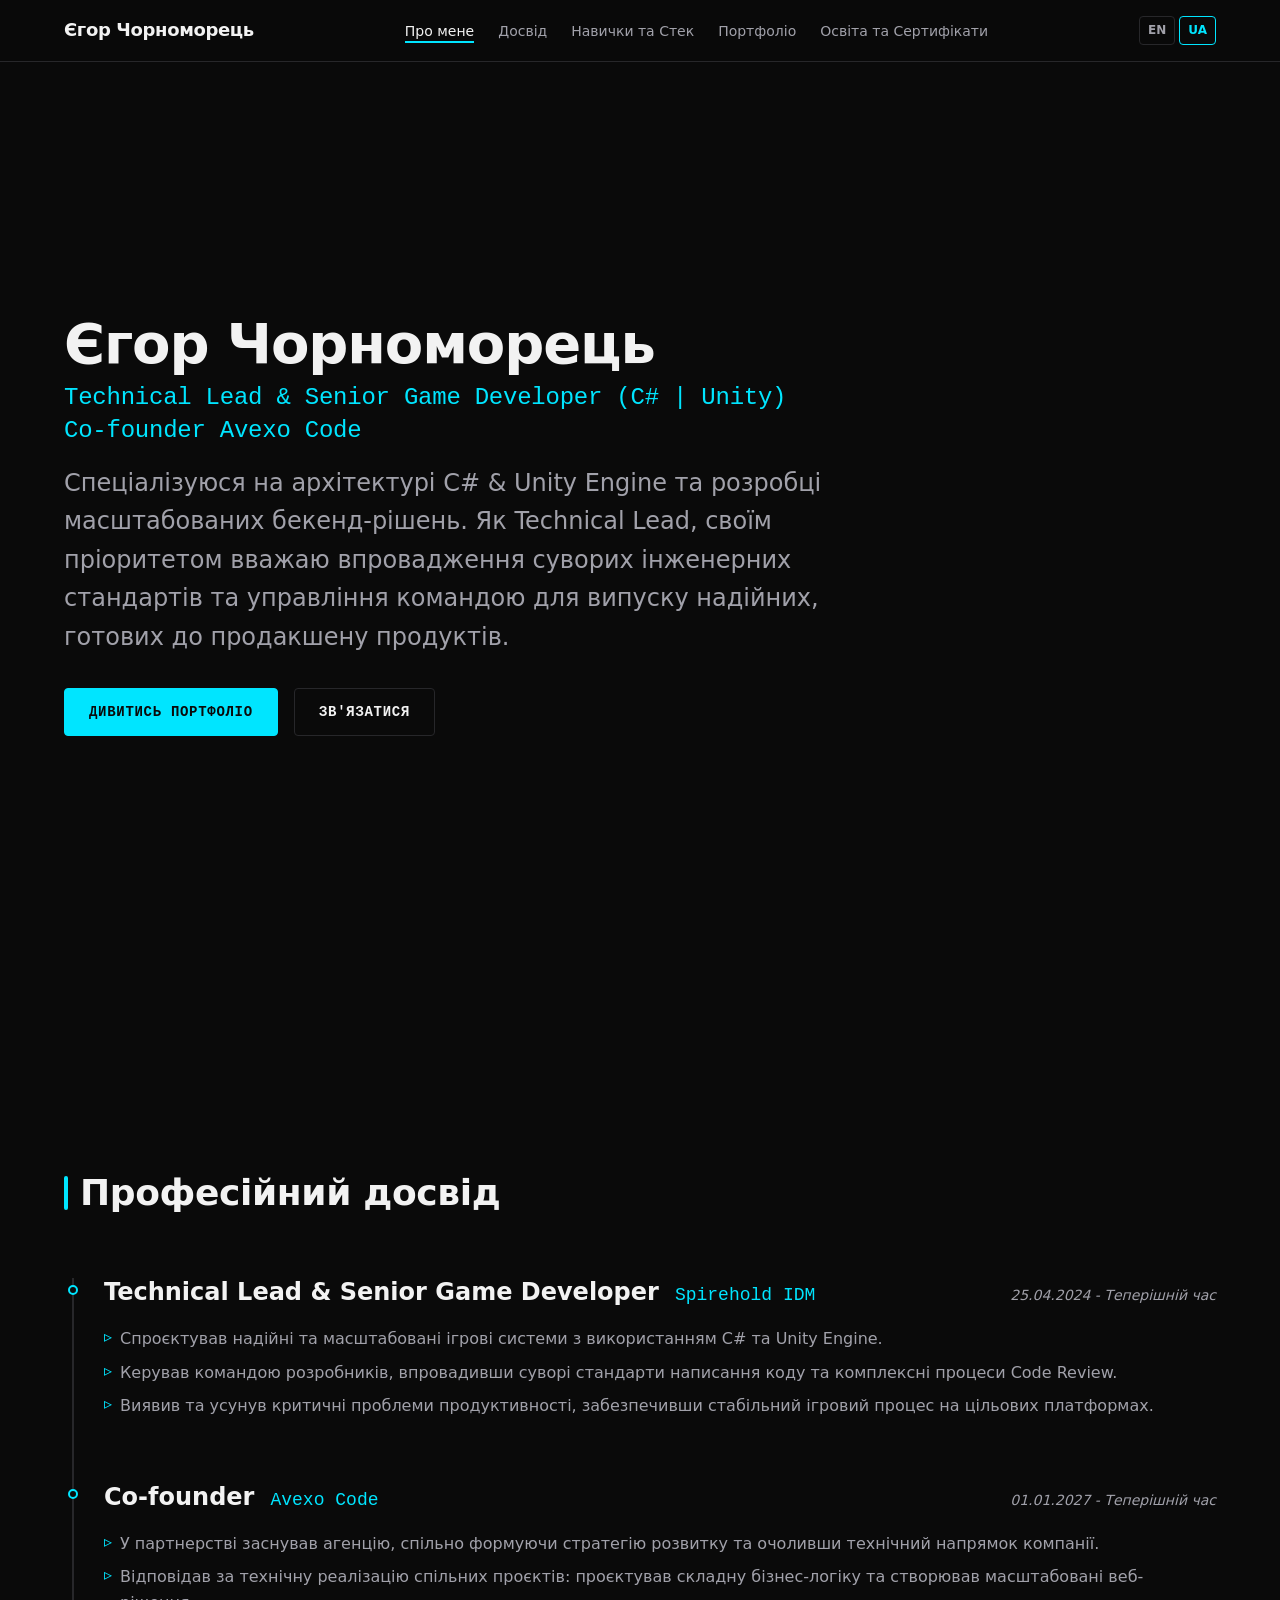
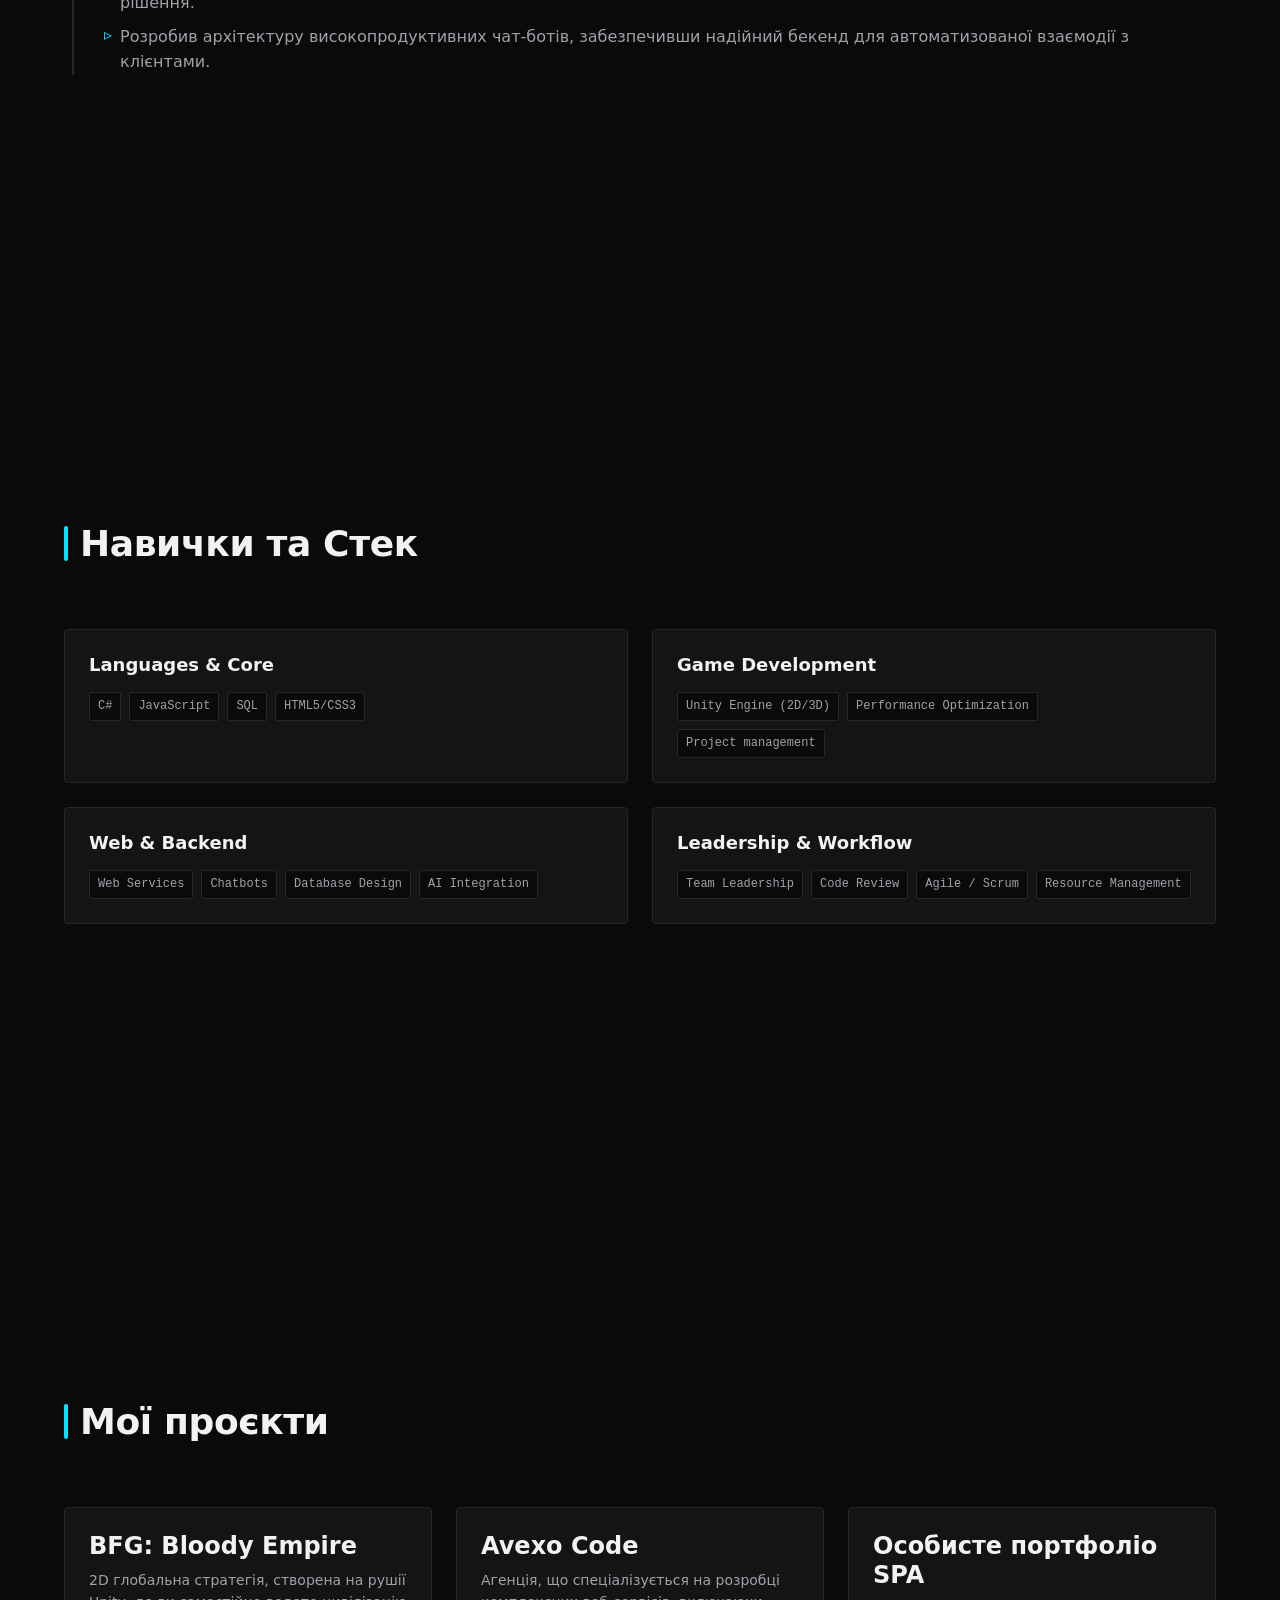
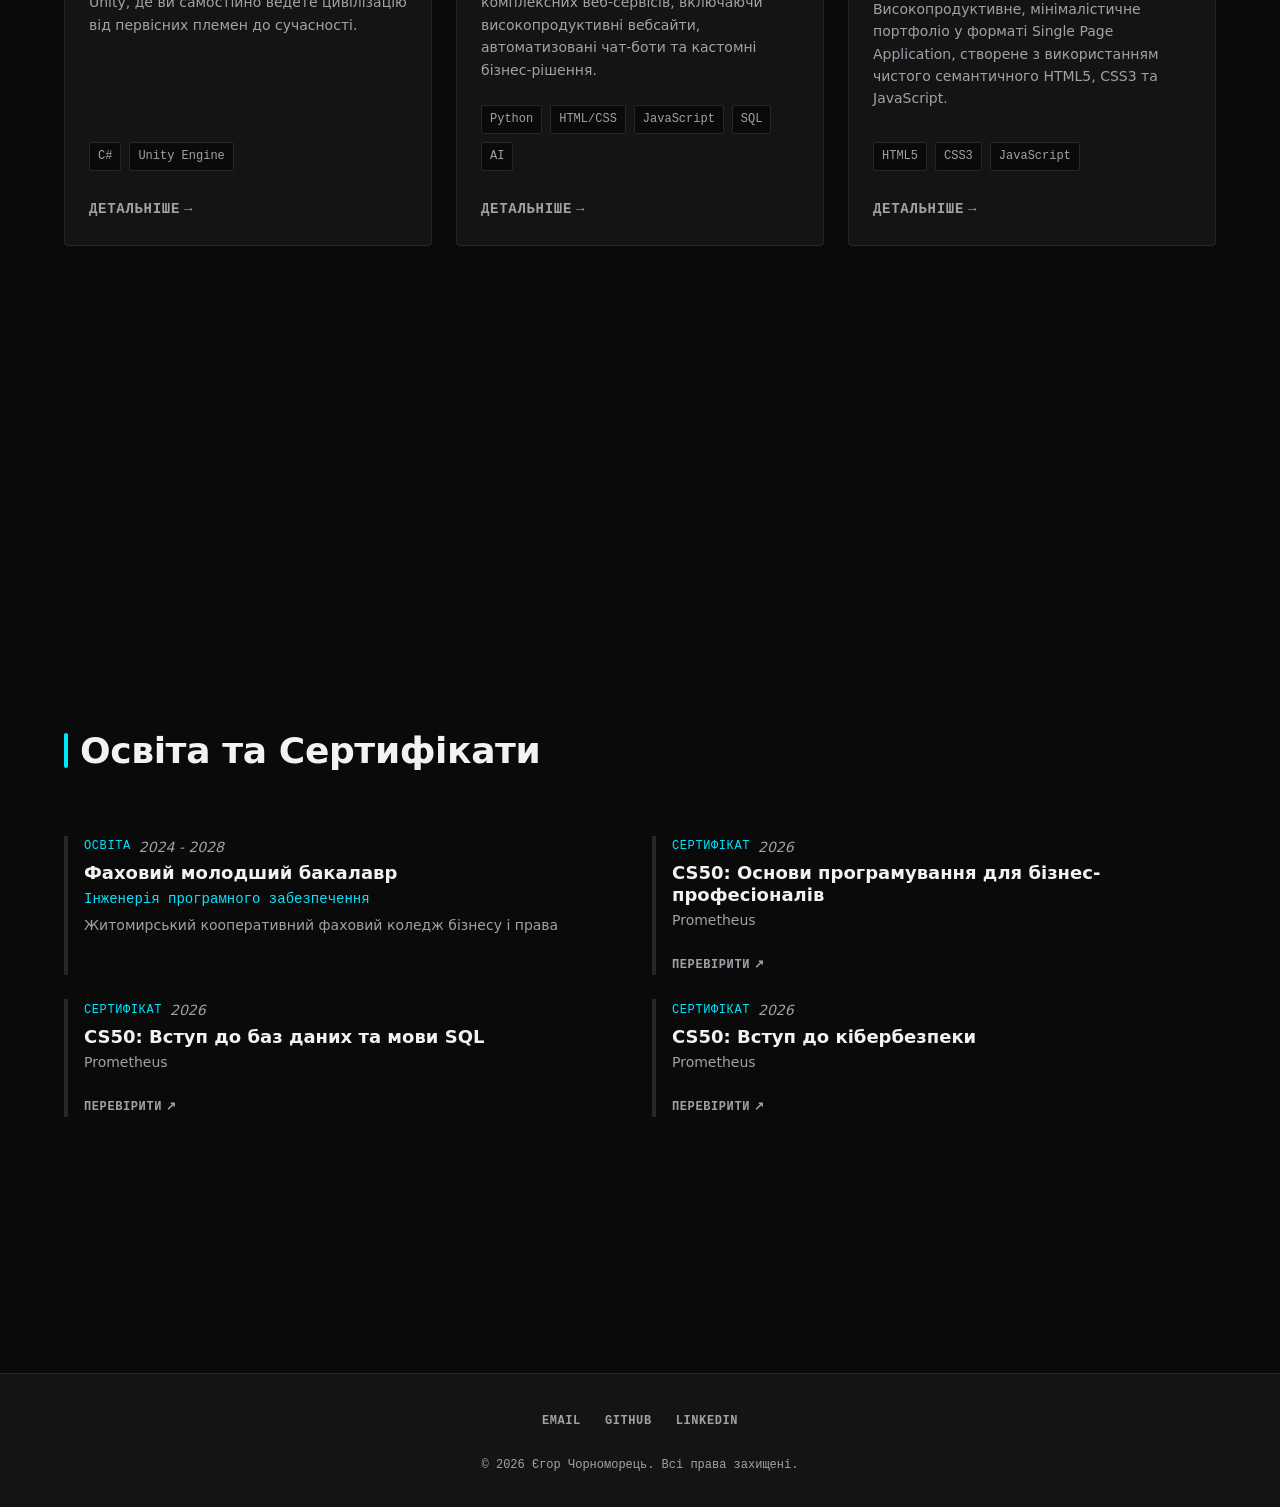
==== ua/index.html @ 535f34a0 "Release Commit Release Commit(added Ukrainian localization in ua/index.html and fixed minor issues)" ====
<!DOCTYPE html>
<html lang="uk">
<head>
    <meta charset="UTF-8">
    <meta name="viewport" content="width=device-width, initial-scale=1.0">
    <meta name="description" content="Особисте портфоліо та інтерактивне резюме Єгора Чорноморця, Technical Lead & Senior Game Developer (C# | Unity) у Spirehold IDM та Co-founder Avexo Code.">
    <title>Єгор Чорноморець | Technical Lead & Senior Game Developer (C# | Unity)</title>
    <link rel="stylesheet" href="../assets/css/main.css">
    <link rel="stylesheet" href="../assets/css/layout.css">
    <script src="../assets/js/app.js" defer></script>
</head>
<body class="page">
    <header class="header">
        <div class="header__container">
            <a href="#" class="header__logo" aria-label="На головну">Єгор Чорноморець</a>
            <nav class="header__nav nav" aria-label="Головна навігація">
                <ul class="nav__list">
                    <li class="nav__item">
                        <a href="#about" class="nav__link">Про мене</a>
                    </li>
                    <li class="nav__item">
                        <a href="#experience" class="nav__link">Досвід</a>
                    </li>
                    <li class="nav__item">
                        <a href="#skills" class="nav__link">Навички та Стек</a>
                    </li>
                    <li class="nav__item">
                        <a href="#portfolio" class="nav__link">Портфоліо</a>
                    </li>
                    <li class="nav__item">
                        <a href="#certificates" class="nav__link">Освіта та Сертифікати</a>
                    </li>
                </ul>
            </nav>
            <div class="header__lang lang-switcher">
                <a href="/" class="lang-switcher__link" aria-label="English version">EN</a>
                <a href="/ua/" class="lang-switcher__link is-active" aria-label="Українська версія">UA</a>
            </div>
        </div>
    </header>

    <main class="main">
        <section id="about" class="section section--about">
            <div class="section__container">
                <div class="hero">
                    <h1 class="hero__title">Єгор Чорноморець</h1>
                    <h2 class="hero__subtitle">
                        Technical Lead & Senior Game Developer (C# | Unity)<br>
                        Co-founder Avexo Code
                    </h2>
                    <p class="hero__description">Спеціалізуюся на архітектурі C# & Unity Engine та розробці масштабованих бекенд-рішень. Як Technical Lead, своїм пріоритетом вважаю впровадження суворих інженерних стандартів та управління командою для випуску надійних, готових до продакшену продуктів.</p>
                    <div class="hero__actions">
                        <a href="#portfolio" class="button button--primary">Дивитись Портфоліо</a>
                        <a href="mailto:yehor.personal.work@gmail.com" class="button button--secondary">Зв'язатися</a>
                    </div>
                </div>
            </div>
        </section>

        <section id="experience" class="section section--experience">
            <div class="section__container">
                <h2 class="section-title">Професійний досвід</h2>
                <div class="timeline">
                    <article class="timeline__item">
                        <header class="timeline__header">
                            <h3 class="timeline__title">Technical Lead & Senior Game Developer</h3>
                            <span class="timeline__company">Spirehold IDM</span>
                            <time class="timeline__date">25.04.2024 - Теперішній час</time>
                        </header>
                        <ul class="timeline__list">
                            <li class="timeline__list-item">Спроєктував надійні та масштабовані ігрові системи з використанням C# та Unity Engine.</li>
                            <li class="timeline__list-item">Керував командою розробників, впровадивши суворі стандарти написання коду та комплексні процеси Code Review.</li>
                            <li class="timeline__list-item">Виявив та усунув критичні проблеми продуктивності, забезпечивши стабільний ігровий процес на цільових платформах.</li>
                        </ul>
                    </article>
                    <article class="timeline__item">
                        <header class="timeline__header">
                            <h3 class="timeline__title">Co-founder</h3>
                            <span class="timeline__company">Avexo Code</span>
                            <time class="timeline__date">01.01.2027 - Теперішній час</time>
                        </header>
                        <ul class="timeline__list">
                            <li class="timeline__list-item">У партнерстві заснував агенцію, спільно формуючи стратегію розвитку та очоливши технічний напрямок компанії.</li>
                            <li class="timeline__list-item">Відповідав за технічну реалізацію спільних проєктів: проєктував складну бізнес-логіку та створював масштабовані веб-рішення.</li>
                            <li class="timeline__list-item">Розробив архітектуру високопродуктивних чат-ботів, забезпечивши надійний бекенд для автоматизованої взаємодії з клієнтами.</li>
                        </ul>
                    </article>
                </div>
            </div>
        </section>

        <section id="skills" class="section section--skills">
            <div class="section__container">
                <h2 class="section-title">Навички та Стек</h2>
                <div class="skills-grid">
                    <article class="skill-card">
                        <h3 class="skill-card__title">Languages & Core</h3>
                        <ul class="skill-card__tags">
                            <li class="skill-card__tag">C#</li>
                            <li class="skill-card__tag">JavaScript</li>
                            <li class="skill-card__tag">SQL</li>
                            <li class="skill-card__tag">HTML5/CSS3</li>
                        </ul>
                    </article>
                    <article class="skill-card">
                        <h3 class="skill-card__title">Game Development</h3>
                        <ul class="skill-card__tags">
                            <li class="skill-card__tag">Unity Engine (2D/3D)</li>
                            <li class="skill-card__tag">Performance Optimization</li>
                            <li class="skill-card__tag">Project management</li>
                        </ul>
                    </article>
                    <article class="skill-card">
                        <h3 class="skill-card__title">Web & Backend</h3>
                        <ul class="skill-card__tags">
                            <li class="skill-card__tag">Web Services</li>
                            <li class="skill-card__tag">Chatbots</li>
                            <li class="skill-card__tag">Database Design</li>
                            <li class="skill-card__tag">AI Integration</li>
                        </ul>
                    </article>
                    <article class="skill-card">
                        <h3 class="skill-card__title">Leadership & Workflow</h3>
                        <ul class="skill-card__tags">
                            <li class="skill-card__tag">Team Leadership</li>
                            <li class="skill-card__tag">Code Review</li>
                            <li class="skill-card__tag">Agile / Scrum</li>
                            <li class="skill-card__tag">Resource Management</li>
                        </ul>
                    </article>
                </div>
            </div>
        </section>

        <section id="portfolio" class="section section--portfolio">
            <div class="section__container">
                <h2 class="section-title">Мої проєкти</h2>
                <div class="portfolio-grid">
                    <article class="project-card">
                        <h3 class="project-card__title">BFG: Bloody Empire</h3>
                        <p class="project-card__description">2D глобальна стратегія, створена на рушії Unity, де ви самостійно ведете цивілізацію від первісних племен до сучасності.</p>
                        <ul class="project-card__tags">
                            <li class="project-card__tag">C#</li>
                            <li class="project-card__tag">Unity Engine</li>
                        </ul>
                        <div class="project-card__links">
                            <a href="#" class="project-card__link">Детальніше</a>
                        </div>
                    </article>
                    <article class="project-card">
                        <h3 class="project-card__title">Avexo Code</h3>
                        <p class="project-card__description">Агенція, що спеціалізується на розробці комплексних веб-сервісів, включаючи високопродуктивні вебсайти, автоматизовані чат-боти та кастомні бізнес-рішення.</p>
                        <ul class="project-card__tags">
                            <li class="project-card__tag">Python</li>
                            <li class="project-card__tag">HTML/CSS</li>
                            <li class="project-card__tag">JavaScript</li>
                            <li class="project-card__tag">SQL</li>
                            <li class="project-card__tag">AI</li>
                        </ul>
                        <div class="project-card__links">
                            <a href="#" class="project-card__link">Детальніше</a>
                        </div>
                    </article>
                    <article class="project-card">
                        <h3 class="project-card__title">Особисте портфоліо SPA</h3>
                        <p class="project-card__description">Високопродуктивне, мінімалістичне портфоліо у форматі Single Page Application, створене з використанням чистого семантичного HTML5, CSS3 та JavaScript.</p>
                        <ul class="project-card__tags">
                            <li class="project-card__tag">HTML5</li>
                            <li class="project-card__tag">CSS3</li>
                            <li class="project-card__tag">JavaScript</li>
                        </ul>
                        <div class="project-card__links">
                            <a href="#" class="project-card__link">Детальніше</a>
                        </div>
                    </article>
                </div>
            </div>
        </section>

        <section id="certificates" class="section section--certificates">
            <div class="section__container">
                <h2 class="section-title">Освіта та Сертифікати</h2>
                <div class="edu-grid">
                    <article class="edu-item">
                        <div class="edu-item__meta">
                            <span class="edu-item__type">Освіта</span>
                            <time class="edu-item__date">2024 - 2028</time>
                        </div>
                        <div class="edu-item__content">
                            <h3 class="edu-item__title">Фаховий молодший бакалавр</h3>
                            <span class="edu-item__specialty">Інженерія програмного забезпечення</span>
                            <p class="edu-item__issuer">Житомирський кооперативний фаховий коледж бізнесу і права</p>
                        </div>
                    </article>

                    <article class="edu-item">
                        <div class="edu-item__meta">
                            <span class="edu-item__type">Сертифікат</span>
                            <time class="edu-item__date">2026</time>
                        </div>
                        <div class="edu-item__content">
                            <h3 class="edu-item__title">CS50: Основи програмування для бізнес-професіоналів</h3>
                            <p class="edu-item__issuer">Prometheus</p>
                            <a href="https://certs.prometheus.org.ua/cert/a83e33aa41ab43c996cd6b8449447544" target="_blank" rel="noopener noreferrer" class="edu-item__link">Перевірити</a>
                        </div>
                    </article>

                    <article class="edu-item">
                        <div class="edu-item__meta">
                            <span class="edu-item__type">Сертифікат</span>
                            <time class="edu-item__date">2026</time>
                        </div>
                        <div class="edu-item__content">
                            <h3 class="edu-item__title">CS50: Вступ до баз даних та мови SQL</h3>
                            <p class="edu-item__issuer">Prometheus</p>
                            <a href="https://certs.prometheus.org.ua/cert/cc854e6fa4d648018ada371a29d35f56" target="_blank" rel="noopener noreferrer" class="edu-item__link">Перевірити</a>
                        </div>
                    </article>

                    <article class="edu-item">
                        <div class="edu-item__meta">
                            <span class="edu-item__type">Сертифікат</span>
                            <time class="edu-item__date">2026</time>
                        </div>
                        <div class="edu-item__content">
                            <h3 class="edu-item__title">CS50: Вступ до кібербезпеки</h3>
                            <p class="edu-item__issuer">Prometheus</p>
                            <a href="https://certs.prometheus.org.ua/cert/ce2f8d2b2a534865860c3b58598f7688" target="_blank" rel="noopener noreferrer" class="edu-item__link">Перевірити</a>
                        </div>
                    </article>
                </div>
            </div>
        </section>
    </main>

    <footer class="footer">
        <div class="footer__container">
            <ul class="footer__social social">
                <li class="social__item">
                    <a href="mailto:yehor.personal.work@gmail.com" class="social__link" aria-label="Надіслати email">Email</a>
                </li>
                <li class="social__item">
                    <a href="https://github.com/0-Mariortizz-0" class="social__link" target="_blank" rel="noopener noreferrer" aria-label="Відвідати профіль GitHub">GitHub</a>
                </li>
                <li class="social__item">
                    <a href="https://www.linkedin.com/in/yco/" class="social__link" target="_blank" rel="noopener noreferrer" aria-label="Відвідати профіль LinkedIn">LinkedIn</a>
                </li>
            </ul>
            <p class="footer__copyright">© 2026 Єгор Чорноморець. Всі права захищені.</p>
        </div>
    </footer>
</body>
</html>
---- assets/css/main.css ----
@font-face {
    font-display: swap;
    font-family: 'Inter';
    font-style: normal;
    font-weight: 400;
    src: url('../fonts/inter-v20-latin-regular.woff2') format('woff2');
}

@font-face {
    font-display: swap;
    font-family: 'Inter';
    font-style: italic;
    font-weight: 400;
    src: url('../fonts/inter-v20-latin-italic.woff2') format('woff2');
}

@font-face {
    font-display: swap;
    font-family: 'Inter';
    font-style: normal;
    font-weight: 500;
    src: url('../fonts/inter-v20-latin-500.woff2') format('woff2');
}

@font-face {
    font-display: swap;
    font-family: 'Inter';
    font-style: normal;
    font-weight: 700;
    src: url('../fonts/inter-v20-latin-700.woff2') format('woff2');
}

:root {
    --color-bg-base: #0a0a0a;
    --color-bg-surface: #141414;
    --color-text-primary: #f2f2f2;
    --color-text-secondary: #a1a1aa;
    --color-accent: #00e5ff;
    --color-accent-hover: #00b3cc;
    --color-border: #27272a;
    --font-family-base: 'Inter', system-ui, -apple-system, BlinkMacSystemFont, 'Segoe UI', Roboto, Oxygen, Ubuntu, Cantarell, 'Open Sans', 'Helvetica Neue', sans-serif;
    --font-family-mono: 'JetBrains Mono', 'Fira Code', Consolas, Monaco, 'Andale Mono', 'Ubuntu Mono', monospace;
    --font-size-xs: 0.75rem;
    --font-size-sm: 0.875rem;
    --font-size-base: 1rem;
    --font-size-md: 1.125rem;
    --font-size-lg: 1.5rem;
    --font-size-xl: 2.25rem;
    --font-size-xxl: 3.5rem;
    --font-weight-regular: 400;
    --font-weight-medium: 500;
    --font-weight-bold: 700;
    --line-height-body: 1.6;
    --line-height-heading: 1.2;
    --space-xs: 0.25rem;
    --space-sm: 0.5rem;
    --space-md: 1rem;
    --space-lg: 1.5rem;
    --space-xl: 2rem;
    --space-xxl: 4rem;
    --space-section: 8rem;
    --transition-fast: 0.15s cubic-bezier(0.16, 1, 0.3, 1);
    --transition-smooth: 0.3s cubic-bezier(0.4, 0, 0.2, 1);
}

*,
*::before,
*::after {
    box-sizing: border-box;
    margin: 0;
    padding: 0;
}

html {
    scroll-behavior: smooth;
    font-size: 100%;
    -webkit-text-size-adjust: 100%;
}

body {
    background-color: var(--color-bg-base);
    color: var(--color-text-primary);
    font-family: var(--font-family-base);
    font-size: var(--font-size-base);
    line-height: var(--line-height-body);
    font-weight: var(--font-weight-regular);
    -webkit-font-smoothing: antialiased;
    -moz-osx-font-smoothing: grayscale;
    text-rendering: optimizeLegibility;
}

img,
picture,
video,
canvas,
svg {
    display: block;
    max-width: 100%;
    height: auto;
}

input,
button,
textarea,
select {
    font: inherit;
    color: inherit;
    background: none;
    border: none;
}

ul,
ol {
    list-style: none;
}

a {
    text-decoration: none;
    color: inherit;
    transition: color var(--transition-fast);
}

h1,
h2,
h3,
h4,
h5,
h6 {
    color: var(--color-text-primary);
    font-weight: var(--font-weight-bold);
    line-height: var(--line-height-heading);
    overflow-wrap: break-word;
}

h1 {
    font-size: var(--font-size-xxl);
    letter-spacing: -0.02em;
}

h2 {
    font-size: var(--font-size-xl);
    letter-spacing: -0.01em;
}

h3 {
    font-size: var(--font-size-lg);
}

p {
    color: var(--color-text-secondary);
    margin-bottom: var(--space-md);
    max-width: 65ch;
}

    p:last-child {
        margin-bottom: 0;
    }

a.text-link {
    color: var(--color-accent);
    position: relative;
}

    a.text-link:hover,
    a.text-link:focus-visible {
        color: var(--color-accent-hover);
    }

::selection {
    background-color: var(--color-accent);
    color: var(--color-bg-base);
}
---- assets/css/layout.css ----
.header {
    position: fixed;
    top: 0;
    left: 0;
    width: 100%;
    z-index: 1000;
    background-color: rgba(10, 10, 10, 0.85);
    backdrop-filter: blur(12px);
    -webkit-backdrop-filter: blur(12px);
    border-bottom: 1px solid var(--color-border);
}

.header__container {
    display: flex;
    align-items: center;
    justify-content: space-between;
    flex-wrap: wrap;
    gap: var(--space-md);
    width: 100%;
    max-width: 1200px;
    margin: 0 auto;
    padding: var(--space-md);
}

.header__logo {
    font-weight: var(--font-weight-bold);
    font-size: var(--font-size-md);
    color: var(--color-text-primary);
    letter-spacing: -0.02em;
    white-space: nowrap;
}

.nav {
    order: 3;
    width: 100%;
    overflow-x: auto;
}

.nav__list {
    display: flex;
    align-items: center;
    gap: var(--space-md);
}

.nav__link {
    font-size: var(--font-size-sm);
    font-weight: var(--font-weight-medium);
    color: var(--color-text-secondary);
    position: relative;
    padding: var(--space-xs) 0;
    white-space: nowrap;
}

    .nav__link::after {
        content: '';
        position: absolute;
        bottom: 0;
        left: 0;
        width: 100%;
        height: 2px;
        background-color: var(--color-accent);
        transform: scaleX(0);
        transform-origin: right;
        transition: transform var(--transition-smooth);
    }

    .nav__link:hover,
    .nav__link:focus-visible,
    .nav__link.is-active {
        color: var(--color-text-primary);
    }

        .nav__link:hover::after,
        .nav__link:focus-visible::after,
        .nav__link.is-active::after {
            transform: scaleX(1);
            transform-origin: left;
        }

.lang-switcher {
    order: 2;
    display: flex;
    gap: var(--space-xs);
}

.lang-switcher__link {
    font-size: var(--font-size-xs);
    font-weight: var(--font-weight-bold);
    color: var(--color-text-secondary);
    padding: var(--space-xs) var(--space-sm);
    border: 1px solid var(--color-border);
    border-radius: 4px;
    transition: all var(--transition-fast);
}

    .lang-switcher__link:hover,
    .lang-switcher__link:focus-visible,
    .lang-switcher__link.is-active {
        color: var(--color-accent);
        border-color: var(--color-accent);
    }

.main {
    padding-top: 116px;
}

.section {
    min-height: 100vh;
    display: flex;
    flex-direction: column;
    justify-content: center;
    padding: var(--space-section) 0;
}

.section__container {
    width: 100%;
    max-width: 1200px;
    margin: 0 auto;
    padding: 0 var(--space-md);
}

.footer {
    padding: var(--space-xl) 0;
    background-color: var(--color-bg-surface);
    border-top: 1px solid var(--color-border);
}

.footer__container {
    display: flex;
    flex-direction: column;
    justify-content: center;
    align-items: center;
    width: 100%;
    max-width: 1200px;
    margin: 0 auto;
    padding: 0 var(--space-md);
}

.social {
    display: flex;
    align-items: center;
    flex-wrap: wrap;
    justify-content: center;
    gap: var(--space-lg);
}

.social__link {
    font-size: var(--font-size-xs);
    font-weight: var(--font-weight-bold);
    color: var(--color-text-secondary);
    font-family: var(--font-family-mono);
    text-transform: uppercase;
    letter-spacing: 0.05em;
    display: inline-block;
    transition: color var(--transition-fast), transform var(--transition-fast);
}

    .social__link:hover,
    .social__link:focus-visible {
        color: var(--color-accent);
        transform: translateY(-2px);
    }

.footer__copyright {
    font-size: var(--font-size-xs);
    color: var(--color-text-secondary);
    text-align: center;
    margin-top: var(--space-lg);
    font-family: var(--font-family-mono);
}

@media (min-width: 768px) {
    .header__container {
        flex-wrap: nowrap;
        padding: var(--space-md) var(--space-lg);
    }

    .nav {
        order: 2;
        width: auto;
        overflow-x: visible;
    }

    .lang-switcher {
        order: 3;
    }

    .nav__list {
        gap: var(--space-lg);
    }

    .main {
        padding-top: 73px;
    }

    .section__container {
        padding: 0 var(--space-lg);
    }

    .footer__container {
        padding: 0 var(--space-lg);
    }
}

.hero {
    display: flex;
    flex-direction: column;
    align-items: flex-start;
    justify-content: center;
    max-width: 800px;
}

.hero__title {
    margin-bottom: var(--space-xs);
}

.hero__subtitle {
    font-size: var(--font-size-md);
    font-weight: var(--font-weight-medium);
    color: var(--color-accent);
    font-family: var(--font-family-mono);
    margin-bottom: var(--space-md);
    line-height: 1.4;
}

.hero__description {
    font-size: var(--font-size-md);
    margin-bottom: var(--space-xl);
}

.hero__actions {
    display: flex;
    gap: var(--space-md);
    flex-wrap: wrap;
}

.button {
    display: inline-flex;
    align-items: center;
    justify-content: center;
    padding: 0.75rem 1.5rem;
    font-size: var(--font-size-sm);
    font-weight: var(--font-weight-bold);
    font-family: var(--font-family-mono);
    text-transform: uppercase;
    letter-spacing: 0.05em;
    border-radius: 4px;
    transition: all var(--transition-fast);
    will-change: transform;
}

.button--primary {
    background-color: var(--color-accent);
    color: var(--color-bg-base);
    border: 1px solid var(--color-accent);
}

    .button--primary:hover,
    .button--primary:focus-visible {
        background-color: var(--color-accent-hover);
        border-color: var(--color-accent-hover);
        transform: translateY(-2px);
    }

.button--secondary {
    background-color: transparent;
    color: var(--color-text-primary);
    border: 1px solid var(--color-border);
}

    .button--secondary:hover,
    .button--secondary:focus-visible {
        border-color: var(--color-text-primary);
        color: var(--color-text-primary);
        transform: translateY(-2px);
    }

@media (min-width: 768px) {
    .hero__subtitle {
        font-size: var(--font-size-lg);
    }

    .hero__description {
        font-size: var(--font-size-lg);
    }
}

.section-title {
    font-size: var(--font-size-xl);
    margin-bottom: var(--space-xxl);
    position: relative;
    padding-left: var(--space-md);
}

    .section-title::before {
        content: '';
        position: absolute;
        left: 0;
        top: 10%;
        height: 80%;
        width: 4px;
        background-color: var(--color-accent);
        border-radius: 2px;
    }

.timeline {
    position: relative;
    margin-left: var(--space-sm);
}

    .timeline::before {
        content: '';
        position: absolute;
        top: 0;
        bottom: 0;
        left: 0;
        width: 2px;
        background-color: var(--color-border);
    }

.timeline__item {
    position: relative;
    padding-left: var(--space-xl);
    padding-bottom: var(--space-xxl);
}

    .timeline__item:last-child {
        padding-bottom: 0;
    }

    .timeline__item::before {
        content: '';
        position: absolute;
        top: 0.4rem;
        left: -4px;
        width: 10px;
        height: 10px;
        border-radius: 50%;
        background-color: var(--color-bg-base);
        border: 2px solid var(--color-accent);
        transition: background-color var(--transition-fast), transform var(--transition-fast);
    }

    .timeline__item:hover::before {
        background-color: var(--color-accent);
        transform: scale(1.2);
    }

.timeline__header {
    display: flex;
    flex-direction: column;
    gap: var(--space-xs);
    margin-bottom: var(--space-md);
}

.timeline__title {
    font-size: var(--font-size-lg);
    color: var(--color-text-primary);
}

.timeline__company {
    font-size: var(--font-size-md);
    color: var(--color-accent);
    font-family: var(--font-family-mono);
}

.timeline__date {
    font-size: var(--font-size-sm);
    color: var(--color-text-secondary);
    font-style: italic;
}

.timeline__list {
    display: flex;
    flex-direction: column;
    gap: var(--space-sm);
}

.timeline__list-item {
    color: var(--color-text-secondary);
    position: relative;
    padding-left: var(--space-md);
    line-height: var(--line-height-body);
}

    .timeline__list-item::before {
        content: '▹';
        position: absolute;
        left: 0;
        top: 0;
        color: var(--color-accent);
        font-family: var(--font-family-mono);
    }

@media (min-width: 768px) {
    .timeline__header {
        flex-direction: row;
        align-items: baseline;
        flex-wrap: wrap;
        gap: var(--space-md);
    }

    .timeline__date {
        margin-left: auto;
    }
}

.skills-grid {
    display: grid;
    grid-template-columns: 1fr;
    gap: var(--space-md);
}

.skill-card {
    background-color: var(--color-bg-surface);
    border: 1px solid var(--color-border);
    padding: var(--space-lg);
    border-radius: 4px;
    transition: border-color var(--transition-fast);
}

    .skill-card:hover {
        border-color: var(--color-text-secondary);
    }

.skill-card__title {
    font-size: var(--font-size-md);
    color: var(--color-text-primary);
    margin-bottom: var(--space-md);
}

.skill-card__tags {
    display: flex;
    flex-wrap: wrap;
    gap: var(--space-sm);
}

.skill-card__tag {
    font-family: var(--font-family-mono);
    font-size: var(--font-size-xs);
    color: var(--color-text-secondary);
    background-color: var(--color-bg-base);
    border: 1px solid var(--color-border);
    padding: var(--space-xs) var(--space-sm);
    border-radius: 2px;
    cursor: default;
    transition: color var(--transition-fast), border-color var(--transition-fast);
}

    .skill-card__tag:hover {
        color: var(--color-accent);
        border-color: var(--color-accent);
    }

@media (min-width: 768px) {
    .skills-grid {
        grid-template-columns: repeat(2, 1fr);
        gap: var(--space-lg);
    }
}

.portfolio-grid {
    display: grid;
    grid-template-columns: 1fr;
    gap: var(--space-lg);
}

.project-card {
    display: flex;
    flex-direction: column;
    background-color: var(--color-bg-surface);
    border: 1px solid var(--color-border);
    padding: var(--space-lg);
    border-radius: 4px;
    transition: border-color var(--transition-fast), transform var(--transition-fast);
}

    .project-card:hover {
        border-color: var(--color-accent);
        transform: translateY(-4px);
    }

.project-card__title {
    font-size: var(--font-size-lg);
    color: var(--color-text-primary);
    margin-bottom: var(--space-sm);
}

.project-card__description {
    font-size: var(--font-size-sm);
    color: var(--color-text-secondary);
    margin-bottom: var(--space-lg);
    flex-grow: 1;
}

.project-card__tags {
    display: flex;
    flex-wrap: wrap;
    gap: var(--space-sm);
    margin-bottom: var(--space-lg);
}

.project-card__tag {
    font-family: var(--font-family-mono);
    font-size: var(--font-size-xs);
    color: var(--color-text-secondary);
    background-color: var(--color-bg-base);
    border: 1px solid var(--color-border);
    padding: var(--space-xs) var(--space-sm);
    border-radius: 2px;
    cursor: default;
}

.project-card__links {
    margin-top: auto;
}

.project-card__link {
    font-size: var(--font-size-sm);
    font-weight: var(--font-weight-bold);
    color: var(--color-text-secondary);
    font-family: var(--font-family-mono);
    text-transform: uppercase;
    letter-spacing: 0.05em;
    display: inline-flex;
    align-items: center;
    gap: var(--space-xs);
}

    .project-card__link::after {
        content: '→';
        transition: transform var(--transition-fast);
    }

    .project-card__link:hover,
    .project-card__link:focus-visible {
        color: var(--color-accent);
    }

        .project-card__link:hover::after,
        .project-card__link:focus-visible::after {
            transform: translateX(4px);
        }

@media (min-width: 768px) {
    .portfolio-grid {
        grid-template-columns: repeat(2, 1fr);
    }
}

@media (min-width: 1024px) {
    .portfolio-grid {
        grid-template-columns: repeat(3, 1fr);
    }
}

.edu-grid {
    display: grid;
    grid-template-columns: 1fr;
    gap: var(--space-lg);
}

.edu-item {
    background-color: transparent;
    border-left: 4px solid var(--color-border);
    padding-left: var(--space-md);
    transition: border-color var(--transition-fast), transform var(--transition-fast);
}

    .edu-item:hover {
        border-left-color: var(--color-accent);
        transform: translateX(4px);
    }

.edu-item__meta {
    display: flex;
    align-items: center;
    gap: var(--space-sm);
    margin-bottom: var(--space-xs);
}

.edu-item__type {
    font-family: var(--font-family-mono);
    font-size: var(--font-size-xs);
    color: var(--color-accent);
    text-transform: uppercase;
    letter-spacing: 0.05em;
}

.edu-item__date {
    font-size: var(--font-size-sm);
    color: var(--color-text-secondary);
    font-style: italic;
}

.edu-item__title {
    font-size: var(--font-size-md);
    color: var(--color-text-primary);
    margin-bottom: var(--space-xs);
}

.edu-item__specialty {
    display: block;
    font-size: var(--font-size-sm);
    color: var(--color-accent);
    font-family: var(--font-family-mono);
    margin-bottom: var(--space-xs);
}

.edu-item__issuer {
    font-size: var(--font-size-sm);
    color: var(--color-text-secondary);
}

.edu-item__link {
    font-size: var(--font-size-xs);
    font-weight: var(--font-weight-bold);
    color: var(--color-text-secondary);
    font-family: var(--font-family-mono);
    text-transform: uppercase;
    letter-spacing: 0.05em;
    display: inline-flex;
    align-items: center;
    gap: var(--space-xs);
    margin-top: var(--space-sm);
}

    .edu-item__link::after {
        content: '↗';
        transition: transform var(--transition-fast);
    }

    .edu-item__link:hover,
    .edu-item__link:focus-visible {
        color: var(--color-accent);
    }

        .edu-item__link:hover::after,
        .edu-item__link:focus-visible::after {
            transform: translate(2px, -2px);
        }

@media (min-width: 1024px) {
    .edu-grid {
        grid-template-columns: repeat(2, 1fr);
    }
}
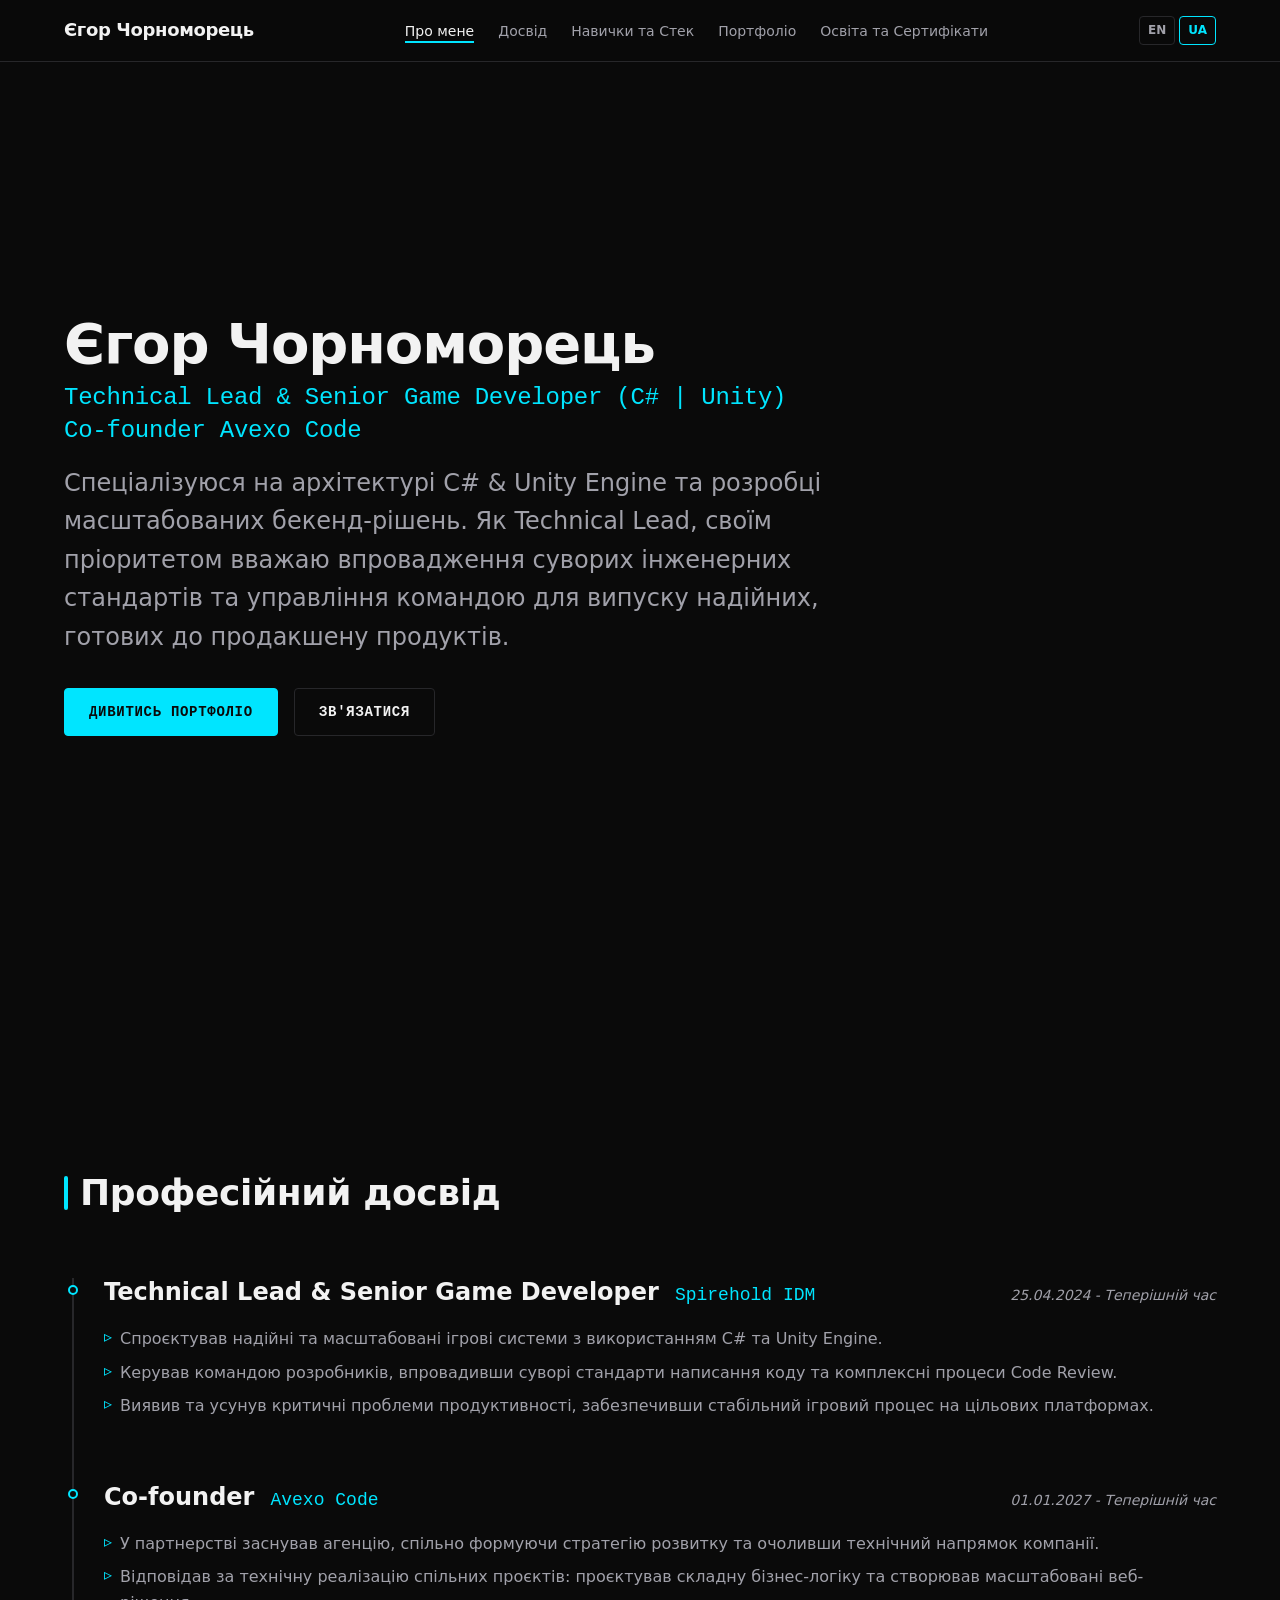
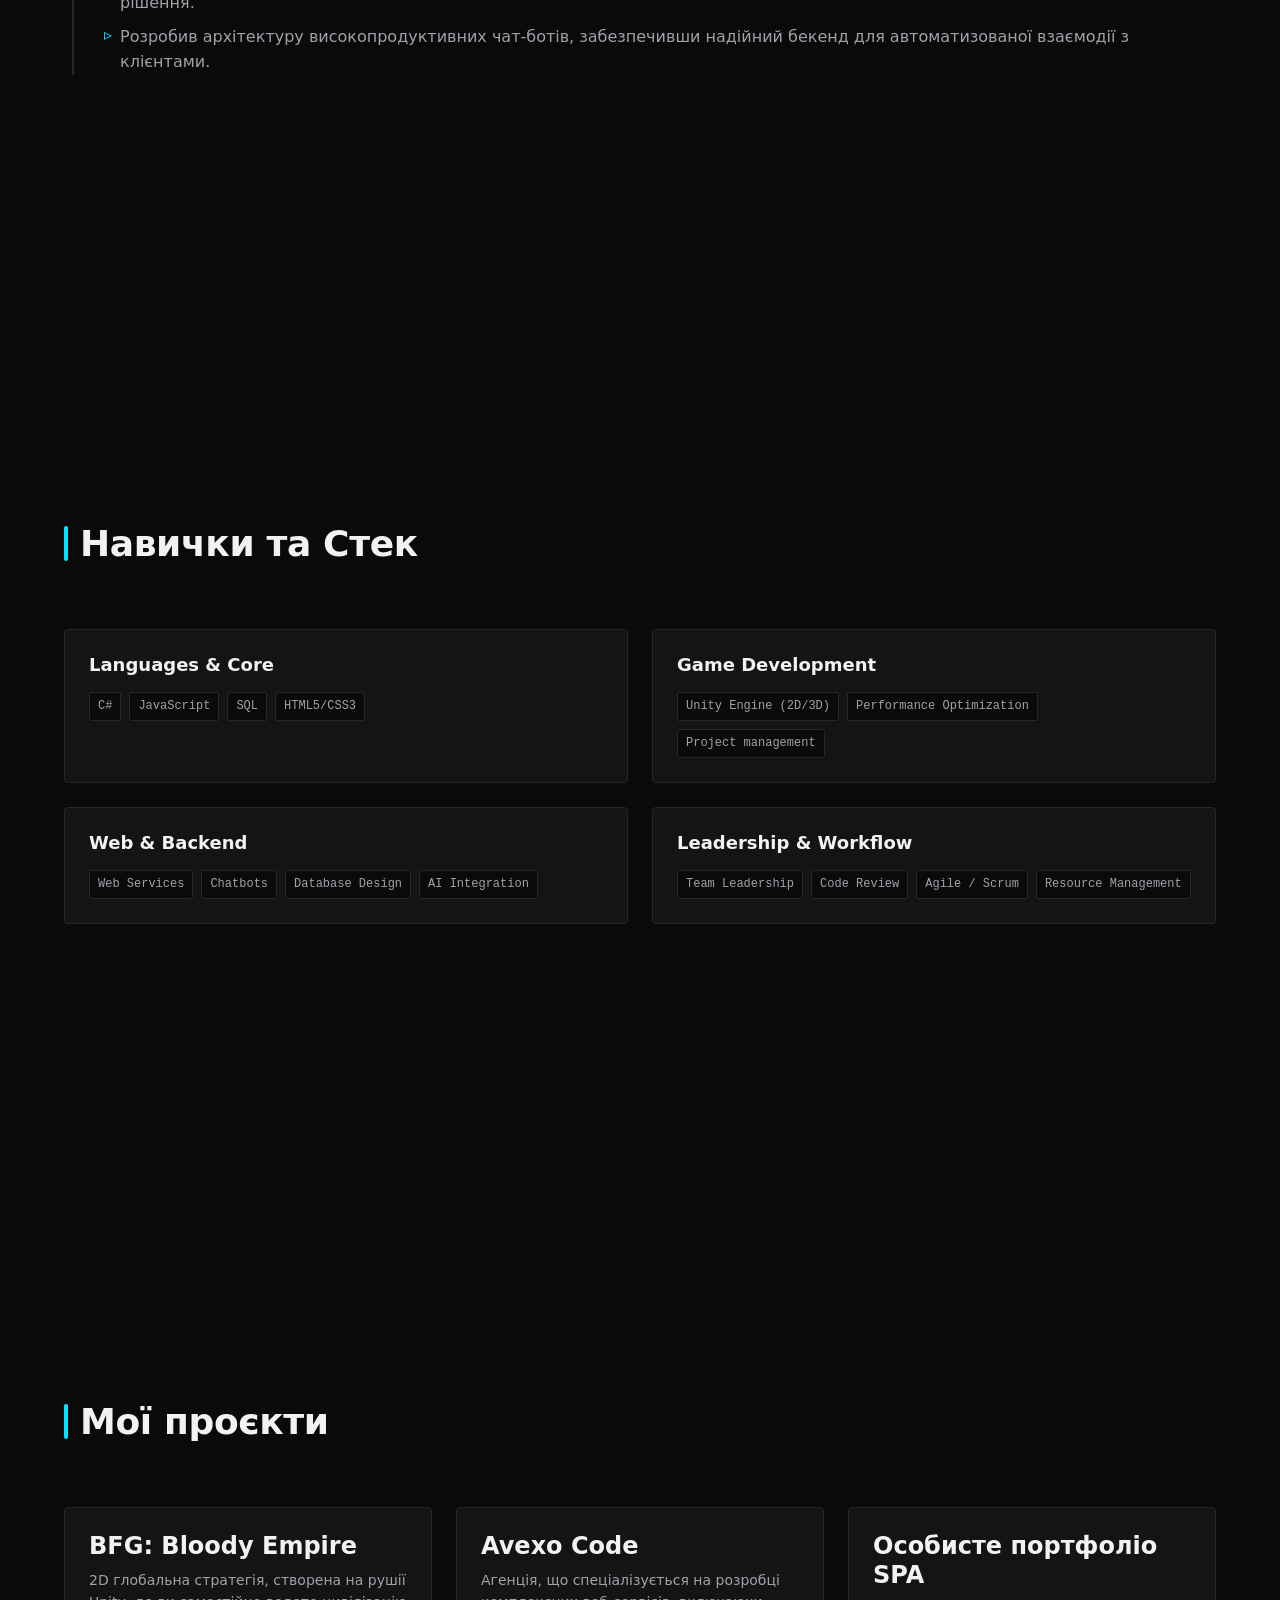
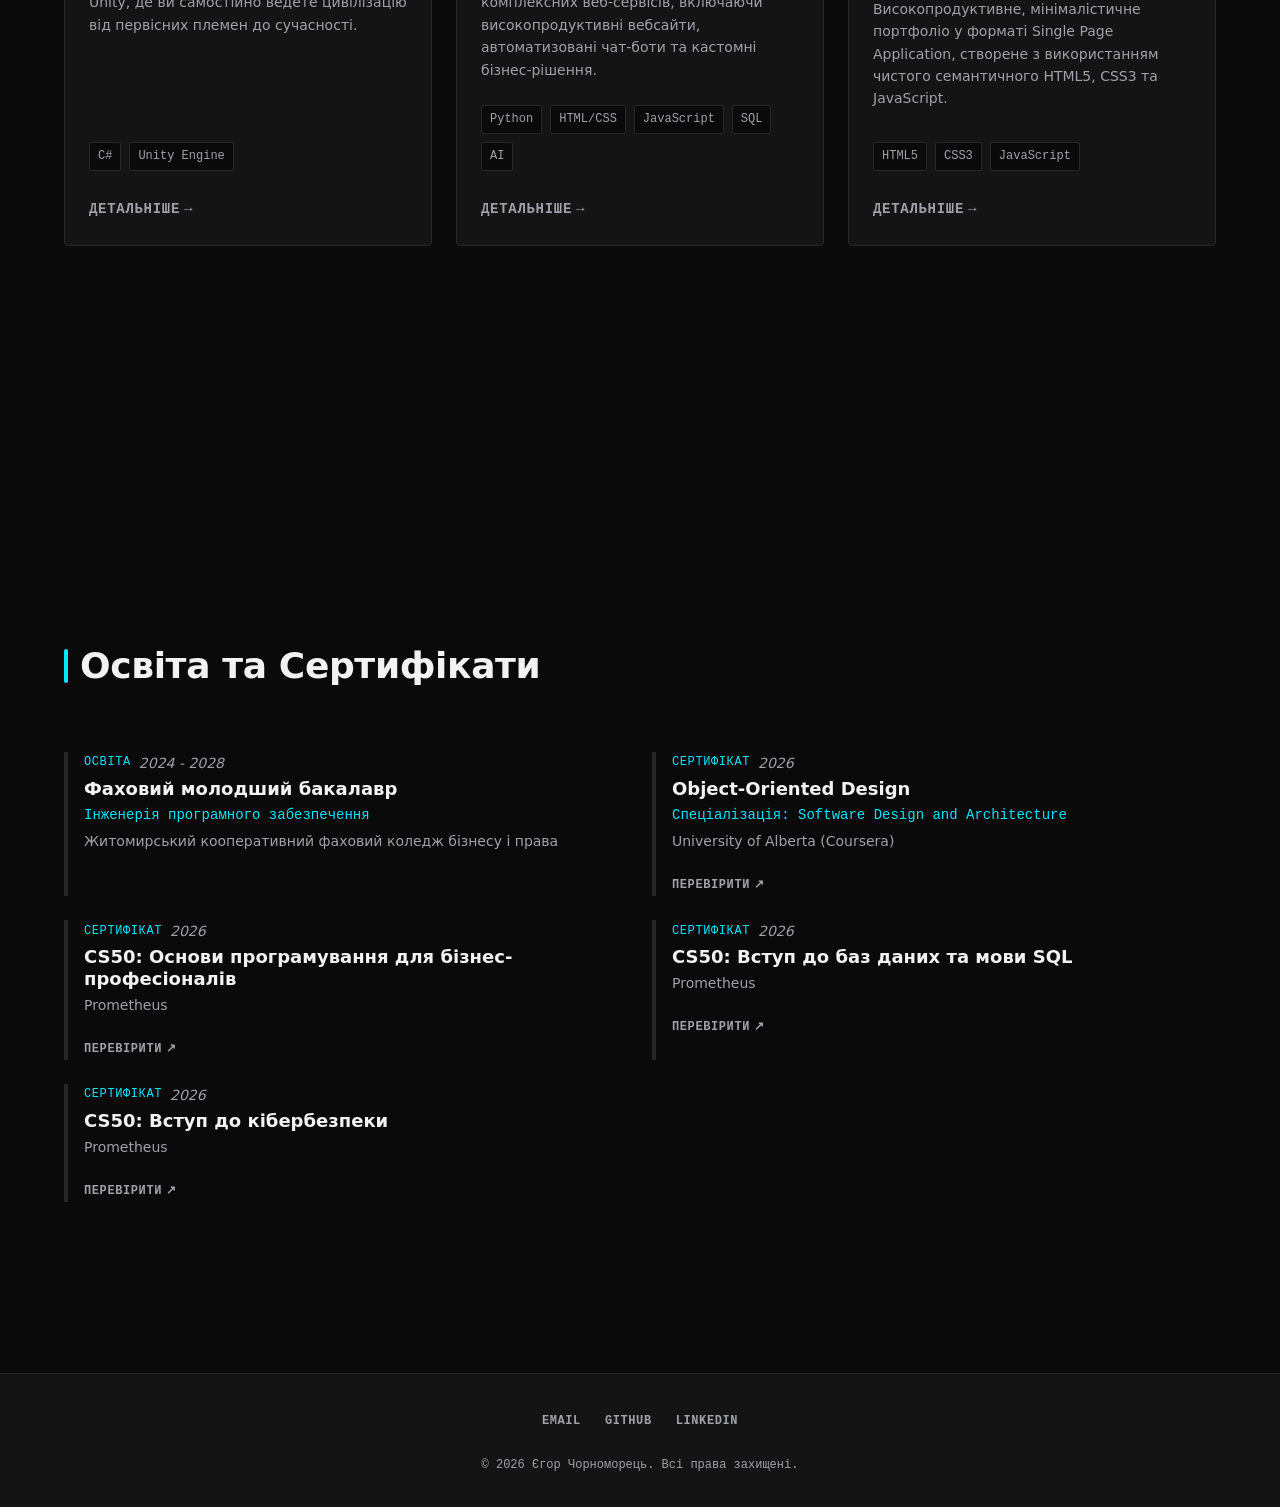
==== commit dc6fa111: "feat: add Object-Oriented Design certificate - Update certificates section in index.html and ua/inde" ====
--- a/ua/index.html
+++ b/ua/index.html
@@ -190,6 +190,19 @@
                             <h3 class="edu-item__title">Фаховий молодший бакалавр</h3>
                             <span class="edu-item__specialty">Інженерія програмного забезпечення</span>
                             <p class="edu-item__issuer">Житомирський кооперативний фаховий коледж бізнесу і права</p>
+                        </div>
+                    </article>
+
+                    <article class="edu-item">
+                        <div class="edu-item__meta">
+                            <span class="edu-item__type">Сертифікат</span>
+                            <time class="edu-item__date">2026</time>
+                        </div>
+                        <div class="edu-item__content">
+                            <h3 class="edu-item__title">Object-Oriented Design</h3>
+                            <span class="edu-item__specialty">Спеціалізація: Software Design and Architecture</span>
+                            <p class="edu-item__issuer">University of Alberta (Coursera)</p>
+                            <a href="https://coursera.org/share/411d6013710b7db567fab989b98cc44f" target="_blank" rel="noopener noreferrer" class="edu-item__link">Перевірити</a>
                         </div>
                     </article>
 
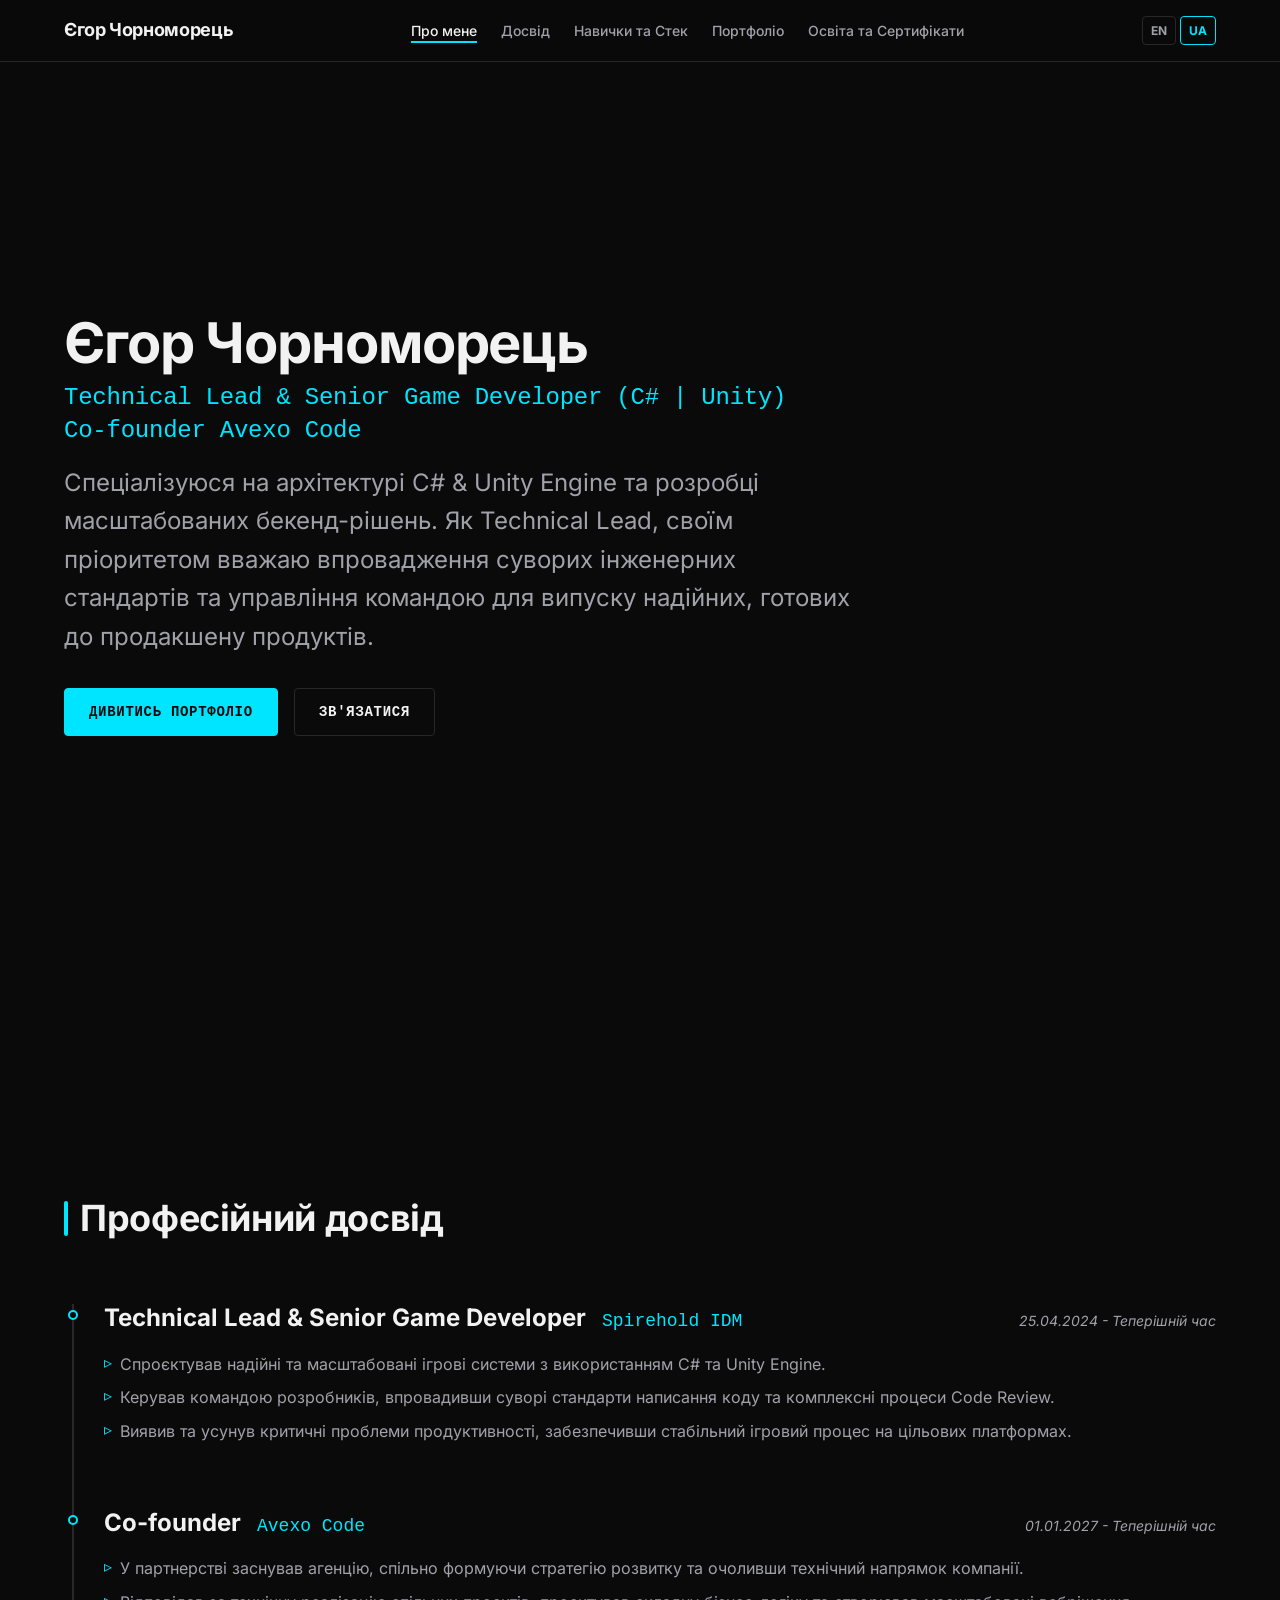
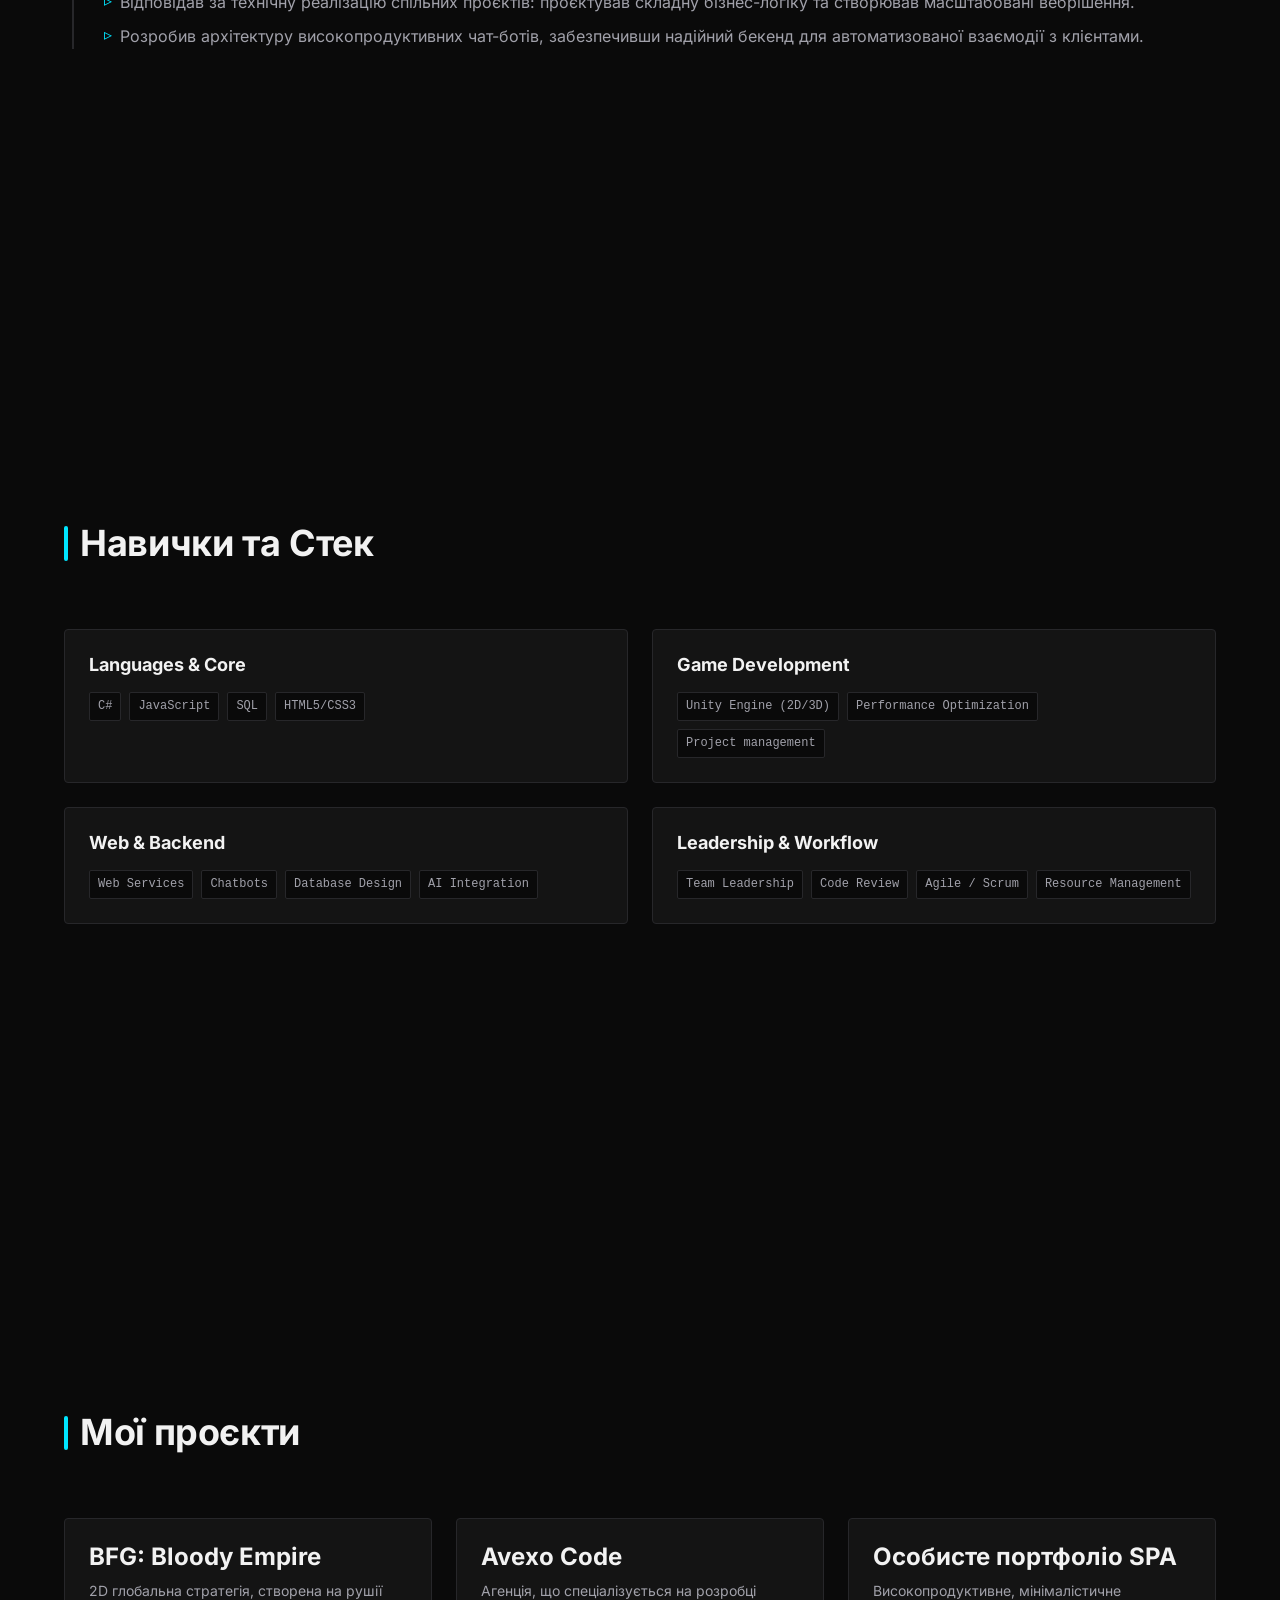
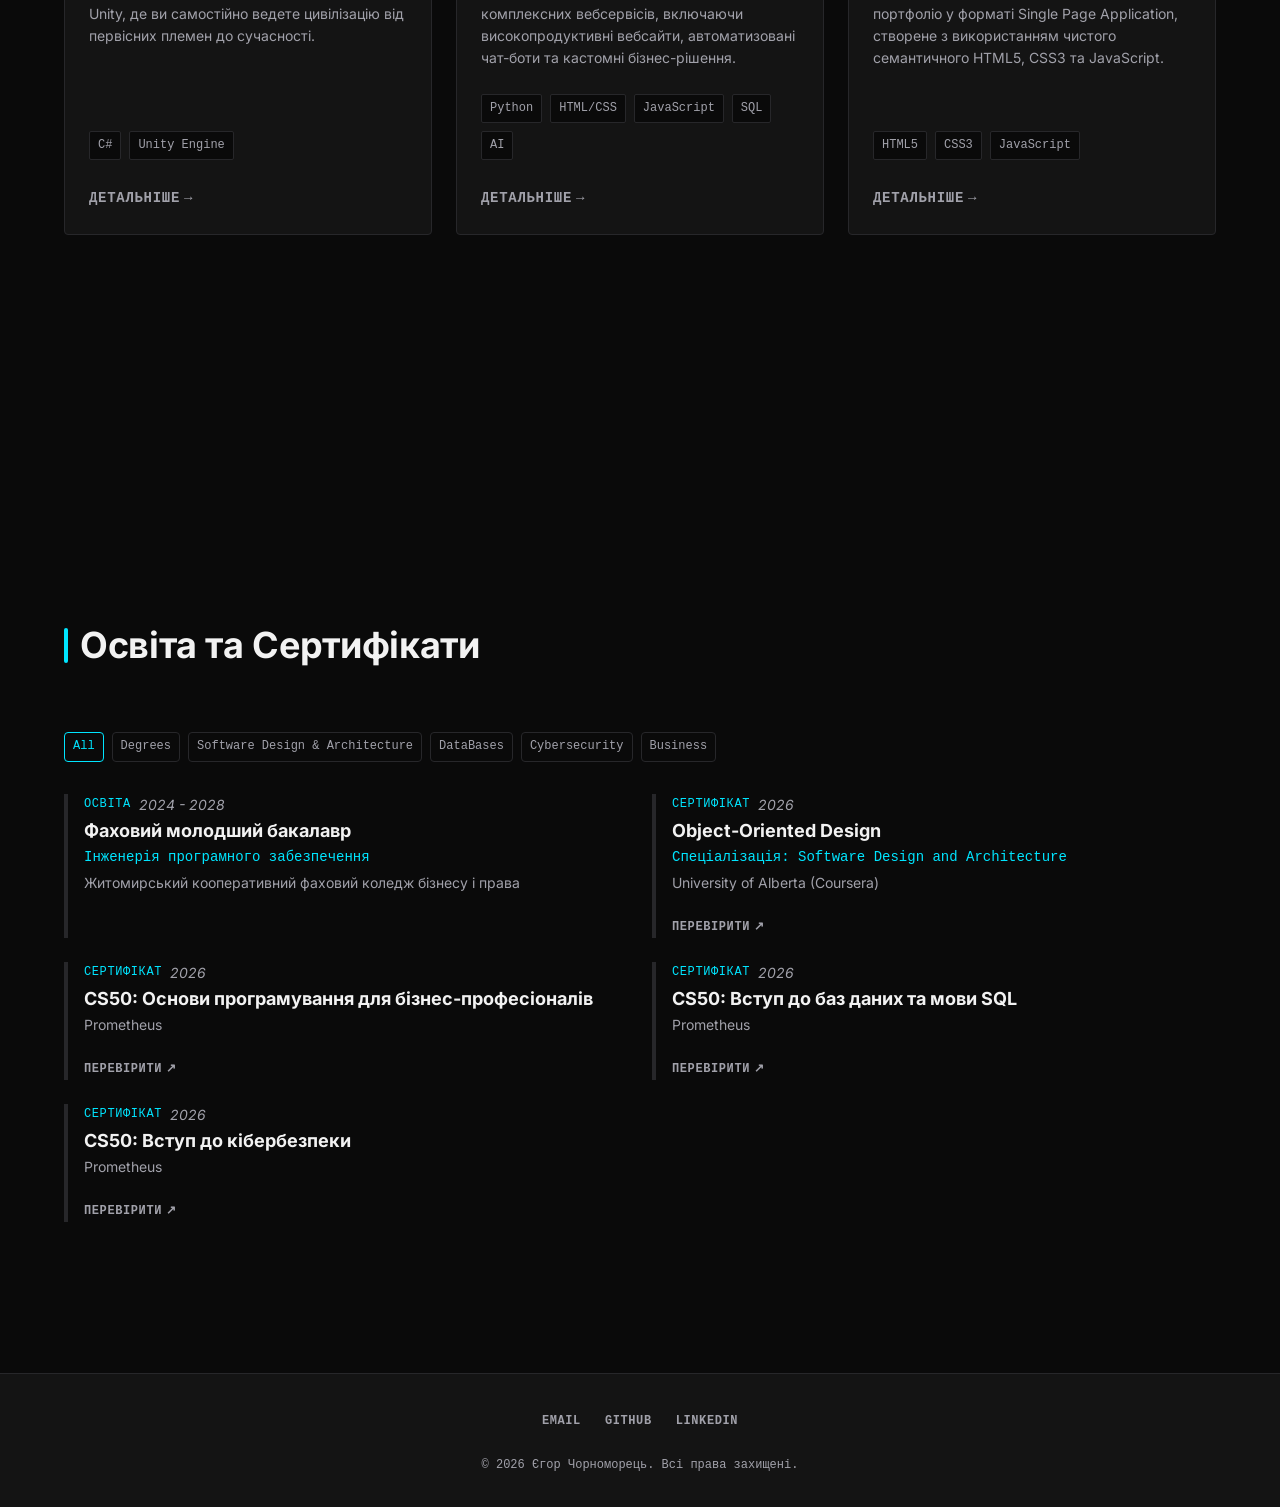
==== commit f9bde615: "feat: Implement certificate and degrees filtering system and update fonts - Add category-based filte" ====
--- a/ua/index.html
+++ b/ua/index.html
@@ -81,7 +81,7 @@
                         </header>
                         <ul class="timeline__list">
                             <li class="timeline__list-item">У партнерстві заснував агенцію, спільно формуючи стратегію розвитку та очоливши технічний напрямок компанії.</li>
-                            <li class="timeline__list-item">Відповідав за технічну реалізацію спільних проєктів: проєктував складну бізнес-логіку та створював масштабовані веб-рішення.</li>
+                            <li class="timeline__list-item">Відповідав за технічну реалізацію спільних проєктів: проєктував складну бізнес-логіку та створював масштабовані вебрішення.</li>
                             <li class="timeline__list-item">Розробив архітектуру високопродуктивних чат-ботів, забезпечивши надійний бекенд для автоматизованої взаємодії з клієнтами.</li>
                         </ul>
                     </article>
@@ -149,7 +149,7 @@
                     </article>
                     <article class="project-card">
                         <h3 class="project-card__title">Avexo Code</h3>
-                        <p class="project-card__description">Агенція, що спеціалізується на розробці комплексних веб-сервісів, включаючи високопродуктивні вебсайти, автоматизовані чат-боти та кастомні бізнес-рішення.</p>
+                        <p class="project-card__description">Агенція, що спеціалізується на розробці комплексних вебсервісів, включаючи високопродуктивні вебсайти, автоматизовані чат-боти та кастомні бізнес-рішення.</p>
                         <ul class="project-card__tags">
                             <li class="project-card__tag">Python</li>
                             <li class="project-card__tag">HTML/CSS</li>
@@ -180,8 +180,17 @@
         <section id="certificates" class="section section--certificates">
             <div class="section__container">
                 <h2 class="section-title">Освіта та Сертифікати</h2>
+                <ul class="filter-nav">
+                    <li><button class="filter-btn is-active" data-filter="all">All</button></li>
+                    <li><button class="filter-btn" data-filter="degrees">Degrees</button></li>
+                    <li><button class="filter-btn" data-filter="architecture">Software Design & Architecture</button></li>
+                    <li><button class="filter-btn" data-filter="databases">DataBases</button></li>
+                    <li><button class="filter-btn" data-filter="cybersecurity">Cybersecurity</button></li>
+                    <li><button class="filter-btn" data-filter="business">Business</button></li>
+                </ul>
+
                 <div class="edu-grid">
-                    <article class="edu-item">
+                    <article class="edu-item" data-category="degrees">
                         <div class="edu-item__meta">
                             <span class="edu-item__type">Освіта</span>
                             <time class="edu-item__date">2024 - 2028</time>
@@ -192,8 +201,8 @@
                             <p class="edu-item__issuer">Житомирський кооперативний фаховий коледж бізнесу і права</p>
                         </div>
                     </article>
-
-                    <article class="edu-item">
+                    
+                    <article class="edu-item" data-category="architecture">
                         <div class="edu-item__meta">
                             <span class="edu-item__type">Сертифікат</span>
                             <time class="edu-item__date">2026</time>
@@ -205,8 +214,8 @@
                             <a href="https://coursera.org/share/411d6013710b7db567fab989b98cc44f" target="_blank" rel="noopener noreferrer" class="edu-item__link">Перевірити</a>
                         </div>
                     </article>
-
-                    <article class="edu-item">
+                    
+                    <article class="edu-item" data-category="business">
                         <div class="edu-item__meta">
                             <span class="edu-item__type">Сертифікат</span>
                             <time class="edu-item__date">2026</time>
@@ -217,8 +226,8 @@
                             <a href="https://certs.prometheus.org.ua/cert/a83e33aa41ab43c996cd6b8449447544" target="_blank" rel="noopener noreferrer" class="edu-item__link">Перевірити</a>
                         </div>
                     </article>
-
-                    <article class="edu-item">
+                    
+                    <article class="edu-item" data-category="databases">
                         <div class="edu-item__meta">
                             <span class="edu-item__type">Сертифікат</span>
                             <time class="edu-item__date">2026</time>
@@ -229,8 +238,8 @@
                             <a href="https://certs.prometheus.org.ua/cert/cc854e6fa4d648018ada371a29d35f56" target="_blank" rel="noopener noreferrer" class="edu-item__link">Перевірити</a>
                         </div>
                     </article>
-
-                    <article class="edu-item">
+                    
+                    <article class="edu-item" data-category="cybersecurity">
                         <div class="edu-item__meta">
                             <span class="edu-item__type">Сертифікат</span>
                             <time class="edu-item__date">2026</time>
--- a/assets/css/main.css
+++ b/assets/css/main.css
@@ -3,7 +3,7 @@
     font-family: 'Inter';
     font-style: normal;
     font-weight: 400;
-    src: url('../fonts/inter-v20-latin-regular.woff2') format('woff2');
+    src: url('../fonts/inter-v20-cyrillic_latin-regular.woff2') format('woff2');
 }
 
 @font-face {
@@ -11,7 +11,7 @@
     font-family: 'Inter';
     font-style: italic;
     font-weight: 400;
-    src: url('../fonts/inter-v20-latin-italic.woff2') format('woff2');
+    src: url('../fonts/inter-v20-cyrillic_latin-italic.woff2') format('woff2');
 }
 
 @font-face {
@@ -19,7 +19,7 @@
     font-family: 'Inter';
     font-style: normal;
     font-weight: 500;
-    src: url('../fonts/inter-v20-latin-500.woff2') format('woff2');
+    src: url('../fonts/inter-v20-cyrillic_latin-500.woff2') format('woff2');
 }
 
 @font-face {
@@ -27,7 +27,7 @@
     font-family: 'Inter';
     font-style: normal;
     font-weight: 700;
-    src: url('../fonts/inter-v20-latin-700.woff2') format('woff2');
+    src: url('../fonts/inter-v20-cyrillic_latin-700.woff2') format('woff2');
 }
 
 :root {
--- a/assets/css/layout.css
+++ b/assets/css/layout.css
@@ -645,3 +645,49 @@
         grid-template-columns: repeat(2, 1fr);
     }
 }
+
+.filter-nav {
+    display: flex;
+    flex-wrap: wrap;
+    gap: var(--space-sm);
+    margin-bottom: var(--space-xl);
+    list-style: none;
+}
+
+.filter-btn {
+    font-family: var(--font-family-mono);
+    font-size: var(--font-size-xs);
+    color: var(--color-text-secondary);
+    background-color: transparent;
+    border: 1px solid var(--color-border);
+    padding: var(--space-xs) var(--space-sm);
+    border-radius: 4px;
+    cursor: pointer;
+    transition: all var(--transition-fast);
+}
+
+.filter-btn:hover,
+.filter-btn:focus-visible,
+.filter-btn.is-active {
+    color: var(--color-accent);
+    border-color: var(--color-accent);
+}
+
+.edu-item.is-hidden {
+    display: none;
+}
+
+.fade-in {
+    animation: fadeIn 0.4s ease forwards;
+}
+
+@keyframes fadeIn {
+    from {
+        opacity: 0;
+        transform: translateY(10px);
+    }
+    to {
+        opacity: 1;
+        transform: translateY(0);
+    }
+}
